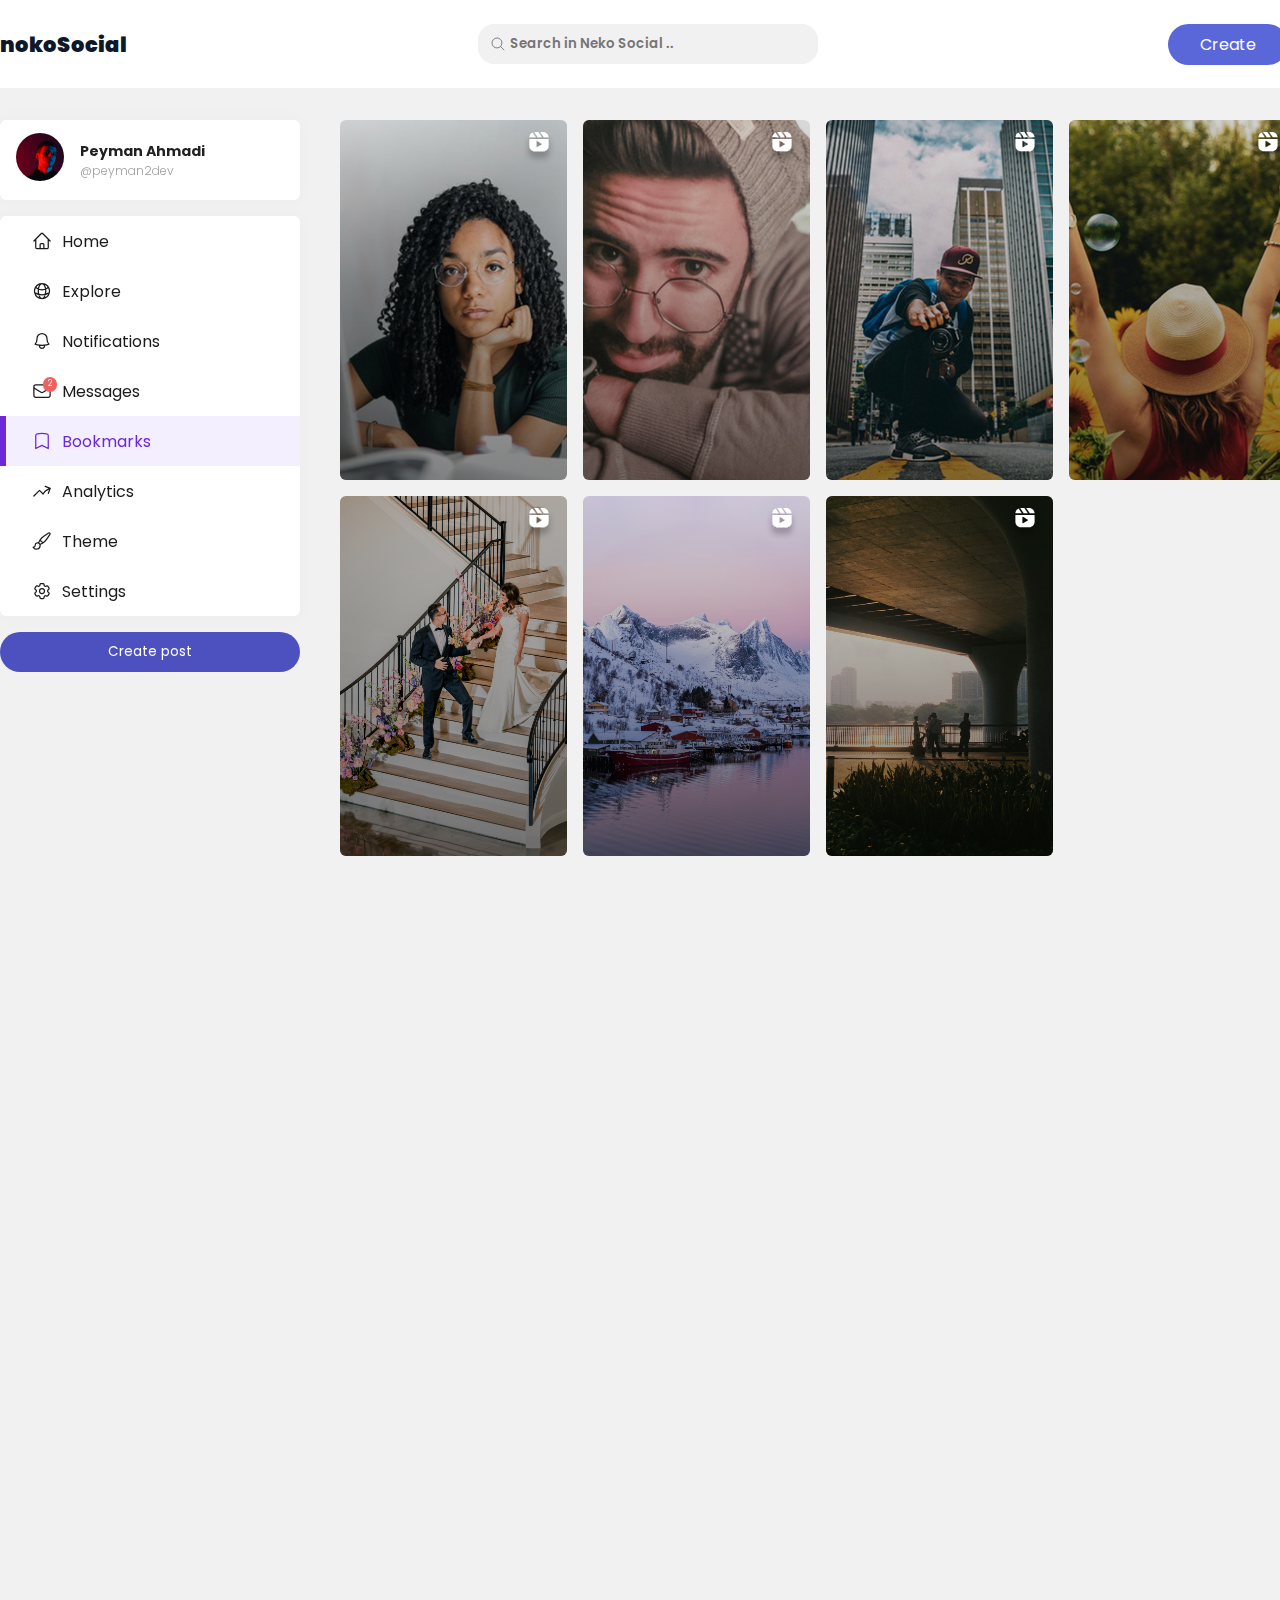
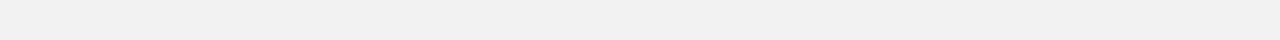
==== src/Pages/Bookmarks/index.html @ 1fcd64a7 "Initial App" ====
<!DOCTYPE html>
<html lang="en">

<head>
    <meta charset="UTF-8">
    <meta name="viewport" content="width=device-width, initial-scale=1.0">
    <title>nokoSocial | Bookmarks</title>
    <link rel="stylesheet" href="/public/css/index.css">
    <link rel="stylesheet" href="/public/css/styles.css">
</head>

<body>

    <!-- Header/navbar -->
    <header>
        <nav class="w-full flex-between  py-5 container">
            <div>
                <a href="/index.html" class="logo text-xl">
                    nokoSocial
                </a>
            </div>
            <div class="relative search-box rounded-xl flex items-center">
                <span class="absolute search-icon top-2-5 left-3">
                    <svg xmlns="http://www.w3.org/2000/svg" fill="none" viewBox="0 0 24 24" stroke-width="1.5"
                        stroke="currentColor" class="w-4 h-4">
                        <path stroke-linecap="round" stroke-linejoin="round"
                            d="m21 21-5.197-5.197m0 0A7.5 7.5 0 1 0 5.196 5.196a7.5 7.5 0 0 0 10.607 10.607Z" />
                    </svg>

                </span>
                <input placeholder="Search in Neko Social .." type="text" class="bg-transparent px-8 w-full h-full">
            </div>
            <div class="flex gap-6 items-center">
                <a  class="create-button bg-indigo-600" href="/src/Pages/PostUpload/index.html">
                    Create
                </a>
                <div class="w-12 h-12 rounded-full overflow-hidden rounded-full">
                    <button id="profileButton" class="w-full h-full bg-transparent border-none">
                        <img src="/public/images/profile-8.jpg" class="object-cover" alt="profile cover">
                    </button>
                </div>

            </div>
        </nav>
    </header>

    
    <main class="container my-8 flex gap-10">
        <!-- Sidebar -->
        <aside id="sidebar">
            <!-- Profile Card -->
            <article class="profile-card shadow px-4">
                <div>
                    <img src="/public/images/profile-8.jpg" class="w-12 h-12 rounded-full" alt="Peyman Ahmadi">
                </div>
                <div>
                    <p class="user-profile-name text-gray-900 font-Poppins-Bold text-sm">
                        Peyman Ahmadi
                    </p>
                    <p class="font-Poppins-Light text-xs text-gray-500">
                        @peyman2dev
                    </p>
                </div>
            </article>

            <!-- Website Main Links -->
            <section class="my-4 shadow overflow-hidden" id="sidebar-links">

                <div>
                    <a class="nav-link" href="/">
                        <div class="flex-center">
                            <svg xmlns="http://www.w3.org/2000/svg" fill="none" viewBox="0 0 24 24" stroke-width="1.5"
                                stroke="currentColor" class="w-5 h-5">
                                <path stroke-linecap="round" stroke-linejoin="round"
                                    d="m2.25 12 8.954-8.955c.44-.439 1.152-.439 1.591 0L21.75 12M4.5 9.75v10.125c0 .621.504 1.125 1.125 1.125H9.75v-4.875c0-.621.504-1.125 1.125-1.125h2.25c.621 0 1.125.504 1.125 1.125V21h4.125c.621 0 1.125-.504 1.125-1.125V9.75M8.25 21h8.25" />
                            </svg>

                        </div>
                        <div>
                            Home
                        </div>
                    </a>
                </div>
                <div>
                    <a class="nav-link" href="/explore">
                        <div class="flex-center">
                            <svg xmlns="http://www.w3.org/2000/svg" fill="none" viewBox="0 0 24 24" stroke-width="1.5"
                                stroke="currentColor" class="w-5 h-5">
                                <path stroke-linecap="round" stroke-linejoin="round"
                                    d="M12 21a9.004 9.004 0 0 0 8.716-6.747M12 21a9.004 9.004 0 0 1-8.716-6.747M12 21c2.485 0 4.5-4.03 4.5-9S14.485 3 12 3m0 18c-2.485 0-4.5-4.03-4.5-9S9.515 3 12 3m0 0a8.997 8.997 0 0 1 7.843 4.582M12 3a8.997 8.997 0 0 0-7.843 4.582m15.686 0A11.953 11.953 0 0 1 12 10.5c-2.998 0-5.74-1.1-7.843-2.918m15.686 0A8.959 8.959 0 0 1 21 12c0 .778-.099 1.533-.284 2.253m0 0A17.919 17.919 0 0 1 12 16.5c-3.162 0-6.133-.815-8.716-2.247m0 0A9.015 9.015 0 0 1 3 12c0-1.605.42-3.113 1.157-4.418" />
                            </svg>

                        </div>
                        <div>
                            Explore
                        </div>
                    </a>
                </div>
                <div>
                    <a class="nav-link" href="/nessages">
                        <div class="flex-center">
                            <svg xmlns="http://www.w3.org/2000/svg" fill="none" viewBox="0 0 24 24" stroke-width="1.5"
                                stroke="currentColor" class="w-5 h-5">
                                <path stroke-linecap="round" stroke-linejoin="round"
                                    d="M14.857 17.082a23.848 23.848 0 0 0 5.454-1.31A8.967 8.967 0 0 1 18 9.75V9A6 6 0 0 0 6 9v.75a8.967 8.967 0 0 1-2.312 6.022c1.733.64 3.56 1.085 5.455 1.31m5.714 0a24.255 24.255 0 0 1-5.714 0m5.714 0a3 3 0 1 1-5.714 0" />
                            </svg>

                        </div>
                        <div>
                            Notifications
                        </div>
                    </a>
                </div>
                <div>
                    <a class="nav-link" href="/messages">
                        <div class="relative flex-center">
                            <svg xmlns="http://www.w3.org/2000/svg" fill="none" viewBox="0 0 24 24" stroke-width="1.5"
                                stroke="currentColor" class="w-5 h-5">
                                <path stroke-linecap="round" stroke-linejoin="round"
                                    d="M21.75 6.75v10.5a2.25 2.25 0 0 1-2.25 2.25h-15a2.25 2.25 0 0 1-2.25-2.25V6.75m19.5 0A2.25 2.25 0 0 0 19.5 4.5h-15a2.25 2.25 0 0 0-2.25 2.25m19.5 0v.243a2.25 2.25 0 0 1-1.07 1.916l-7.5 4.615a2.25 2.25 0 0 1-2.36 0L3.32 8.91a2.25 2.25 0 0 1-1.07-1.916V6.75" />
                            </svg>

                            <div class="absolute messages-count">2</div>

                        </div>
                        <div>
                            Messages
                        </div>
                    </a>
                </div>
                <div>
                    <a class="nav-link  active-tab" href="/src/Pages/Bookmarks/">
                        <div class="flex-center">
                            <svg xmlns="http://www.w3.org/2000/svg" fill="none" viewBox="0 0 24 24" stroke-width="1.5"
                                stroke="currentColor" class="w-5 h-5">
                                <path stroke-linecap="round" stroke-linejoin="round"
                                    d="M17.593 3.322c1.1.128 1.907 1.077 1.907 2.185V21L12 17.25 4.5 21V5.507c0-1.108.806-2.057 1.907-2.185a48.507 48.507 0 0 1 11.186 0Z" />
                            </svg>

                        </div>
                        <div>
                            Bookmarks
                        </div>
                    </a>
                </div>
                <div>
                    <a class="nav-link" href="/analytics">
                        <div class="flex-center">
                            <svg xmlns="http://www.w3.org/2000/svg" fill="none" viewBox="0 0 24 24" stroke-width="1.5"
                                stroke="currentColor" class="w-5 h-5">
                                <path stroke-linecap="round" stroke-linejoin="round"
                                    d="M2.25 18 9 11.25l4.306 4.306a11.95 11.95 0 0 1 5.814-5.518l2.74-1.22m0 0-5.94-2.281m5.94 2.28-2.28 5.941" />
                            </svg>

                        </div>
                        <div>
                            Analytics
                        </div>
                    </a>
                </div>
                <div>
                    <a id="themeButton" class="nav-link" href="javascript:void(0)">
                        <div class="flex-center">
                            <svg xmlns="http://www.w3.org/2000/svg" fill="none" viewBox="0 0 24 24" stroke-width="1.5"
                                stroke="currentColor" class="w-5 h-5">
                                <path stroke-linecap="round" stroke-linejoin="round"
                                    d="M9.53 16.122a3 3 0 0 0-5.78 1.128 2.25 2.25 0 0 1-2.4 2.245 4.5 4.5 0 0 0 8.4-2.245c0-.399-.078-.78-.22-1.128Zm0 0a15.998 15.998 0 0 0 3.388-1.62m-5.043-.025a15.994 15.994 0 0 1 1.622-3.395m3.42 3.42a15.995 15.995 0 0 0 4.764-4.648l3.876-5.814a1.151 1.151 0 0 0-1.597-1.597L14.146 6.32a15.996 15.996 0 0 0-4.649 4.763m3.42 3.42a6.776 6.776 0 0 0-3.42-3.42" />
                            </svg>

                        </div>
                        <p>
                            Theme
                        </p>
                    </a>
                </div>
                <div>
                    <a class="nav-link" href="/settings">
                        <div class="flex-center">
                            <svg xmlns="http://www.w3.org/2000/svg" fill="none" viewBox="0 0 24 24" stroke-width="1.5"
                                stroke="currentColor" class="w-5 h-5">
                                <path stroke-linecap="round" stroke-linejoin="round"
                                    d="M9.594 3.94c.09-.542.56-.94 1.11-.94h2.593c.55 0 1.02.398 1.11.94l.213 1.281c.063.374.313.686.645.87.074.04.147.083.22.127.325.196.72.257 1.075.124l1.217-.456a1.125 1.125 0 0 1 1.37.49l1.296 2.247a1.125 1.125 0 0 1-.26 1.431l-1.003.827c-.293.241-.438.613-.43.992a7.723 7.723 0 0 1 0 .255c-.008.378.137.75.43.991l1.004.827c.424.35.534.955.26 1.43l-1.298 2.247a1.125 1.125 0 0 1-1.369.491l-1.217-.456c-.355-.133-.75-.072-1.076.124a6.47 6.47 0 0 1-.22.128c-.331.183-.581.495-.644.869l-.213 1.281c-.09.543-.56.94-1.11.94h-2.594c-.55 0-1.019-.398-1.11-.94l-.213-1.281c-.062-.374-.312-.686-.644-.87a6.52 6.52 0 0 1-.22-.127c-.325-.196-.72-.257-1.076-.124l-1.217.456a1.125 1.125 0 0 1-1.369-.49l-1.297-2.247a1.125 1.125 0 0 1 .26-1.431l1.004-.827c.292-.24.437-.613.43-.991a6.932 6.932 0 0 1 0-.255c.007-.38-.138-.751-.43-.992l-1.004-.827a1.125 1.125 0 0 1-.26-1.43l1.297-2.247a1.125 1.125 0 0 1 1.37-.491l1.216.456c.356.133.751.072 1.076-.124.072-.044.146-.086.22-.128.332-.183.582-.495.644-.869l.214-1.28Z" />
                                <path stroke-linecap="round" stroke-linejoin="round"
                                    d="M15 12a3 3 0 1 1-6 0 3 3 0 0 1 6 0Z" />
                            </svg>

                        </div>
                        <div>
                            Settings
                        </div>
                    </a>
                </div>
            </section>

            <!-- Create a post -->
            <button class="h-10 rounded-2xl flex-center text-white bg-indigo-700">
                Create post
            </button>
        </aside>

        <!-- Content -->
        <section id="bookmarks-container" class="flex flex-wrap gap-4">

            <!-- Reels -->
            <article class="reels">
                <span class="absolute z-10 w-8 text-white slides-icon">
                    <img src="/public/images/video.svg" class="w-10 h-10" alt="">
                </span>
                <img src="/public/images/feed-7.jpg" class="object-cover" alt="">
                <div class="reel-shade"></div>
            </article>

            <!-- Reels -->
            <article class="reels">
                <span class="absolute z-10 w-8 text-white slides-icon">
                    <img src="/public/images/video.svg" class="w-10 h-10" alt="">
                </span>
                <img src="/public/images/feed-2.jpg" class="object-cover" alt="">
                <div class="reel-shade"></div>
            </article>
            <!-- Reels -->
            <article class="reels">
                <span class="absolute z-10 w-8 text-white slides-icon">
                    <img src="/public/images/video.svg" class="w-10 h-10" alt="">
                </span>
                <img src="/public/images/feed-5.jpg" class="object-cover" alt="">
                <div class="reel-shade"></div>
            </article>


            <!-- Reels -->
            <article class="reels">
                <span class="absolute z-10 w-8 text-white slides-icon">
                    <img src="/public/images/video.svg" class="w-10 h-10" alt="">
                </span>
                <img src="/public/images/feed-3.jpg" class="object-cover" alt="">
                <div class="reel-shade"></div>
            </article>

            <!-- Reels -->
            <article class="reels">
                <span class="absolute z-10 w-8 text-white slides-icon">
                    <img src="/public/images/video.svg" class="w-10 h-10" alt="">
                </span>
                <img src="/public/images/feed-8.jpg" class="object-cover" alt="">
                <div class="reel-shade"></div>
            </article>
            <!-- Reels -->
            <article class="reels">
                <span class="absolute z-10 w-8 text-white slides-icon">
                    <img src="/public/images/video.svg" class="w-10 h-10" alt="">
                </span>
                <img src="/public/images/feed-9.jpg" class="object-cover" alt="">
                <div class="reel-shade"></div>
            </article>

            <article class="reels">
                <span class="absolute z-10 w-8 text-white slides-icon">
                    <img src="/public/images/video.svg" class="w-10 h-10" alt="">
                </span>
                <img src="/public/images/feed-10.jpg" class="object-cover" alt="">
                <div class="reel-shade"></div>
            </article>
        </section>


        <section id="bookmark-content"></section>
    </main>

</body>

</html>
---- public/css/index.css ----
/* Normilizing the application styles  */
* {
    padding: 0;
    margin: 0;
    box-sizing: border-box;
}

:root {
    --main-purple: #7c3aed,
}

input {
    outline: none;
    border: none;
    width: 100%;
    height: 100%;
    background: transparent;
    font-family: 'Poppins-Regular' !important;
}

.max-w-max {
    width: max-content;
}

.max-h-max {
    height: max-content;
}

.extra-small-font {
    font-size: 11px;
}

a {
    list-style: none;
    text-decoration: none;
}

/* Application Fonts */
@font-face {
    font-family: 'Poppins-Light';
    src: url(../fonts/Poppins/Poppins-Light.ttf);
}

@font-face {
    font-family: 'Poppins-Regular';
    src: url(../fonts/Poppins/Poppins-Regular.ttf);
}

@font-face {
    font-family: 'Poppins-Medium';
    src: url(../fonts/Poppins/Poppins-Medium.ttf);
}

@font-face {
    font-family: 'Poppins-SemiBold';
    src: url(../fonts/Poppins/Poppins-SemiBold.ttf);
}

@font-face {
    font-family: 'Poppins-Bold';
    src: url(../fonts/Poppins/Poppins-Bold.ttf);
}

@font-face {
    font-family: 'Poppins-ExtraBold';
    src: url(../fonts/Poppins/Poppins-ExtraBold.ttf);
}

@font-face {
    font-family: 'Poppins-Black';
    src: url(../fonts/Poppins/Poppins-Black.ttf);
}

/* Container */
.container {
    margin: 0 auto;
    width: 1360px !important;
}

@media screen and (max-width:1200px) {
    .container {
        max-width: 1200px;
    }
}

@media screen and (max-width:992px) {
    .container {
        max-width: 992px;
    }
}

@media screen and (max-width:768px) {
    .container {
        max-width: 768px;
    }
}

@media screen and (max-width:578px) {
    .container {
        max-width: 578px;
    }
}

span strong {
    cursor: pointer;
}

.url {
    color: rgb(139, 59, 196);
    transition: all ease 200ms;
    font-weight: bold;
}

.url:hover {
    color: rgb(115, 29, 177);

}

.cursor-pointer {
    cursor: pointer;
}

/* Application Reusable classes */

.flex {
    display: flex;
}

.flex-wrap {
    flex-wrap: wrap;
}

.justify-content-center {
    justify-content: center;
}

.items-center {
    align-items: center;
}

.gap-px {
    gap: 1px;
}

.gap-1 {
    gap: 4px
}

.gap-2 {
    gap: 8px;
}

.gap-3 {
    gap: 12px;
}

.gap-4 {
    gap: 16px;
}

.gap-5 {
    gap: 20px;
}

.gap-6 {
    gap: 24px;
}

.gap-7 {
    gap: 28px;
}

.gap-8 {
    gap: 32px;
}

.gap-9 {
    gap: 36px;
}

.gap-10 {
    gap: 40px;
}

.flex-center {
    display: flex;
    justify-content: center;
    align-items: center;
}

.flex-items-center {
    display: flex;
    align-items: center;
}

a:visited {
    color: #212121;
}


.inline-block {
    display: inline-block;
}

.flex-col {
    flex-direction: column;
}

.flex-between {
    display: flex;
    align-items: center;
    justify-content: space-between;
}


.justify-end {
    justify-content: end;
}

.justify-center {
    justify-content: center;
}

.w-full {
    width: 100%;
}


.py-1 {
    padding: 4px 0;
}

.py-2 {
    padding: 8px 0;
}

.py-3 {
    padding: 12px 0;
}

.py-4 {
    padding: 16px 0;
}

.py-5 {
    padding: 20px 0;
}

.py-6 {
    padding: 24px 0;
}

.py-7 {
    padding: 28px 0;
}

.py-8 {
    padding: 32px 0;
}

.py-9 {
    padding: 36px 0;
}

.py-10 {
    padding: 40px 0;
}


.px-1 {
    padding: 0 4px;
}

.px-2 {
    padding: 0 8px;
}

.px-3 {
    padding: 0 12px;
}

.line-clamp-2 {
    display: -webkit-box;
    -webkit-line-clamp:2;
    -webkit-box-orient: vertical;  
    overflow: hidden;
}

.text-gold {
    color: gold;
}

.px-4 {
    padding: 0 16px;
}

.px-5 {
    padding: 0 20px;
}

.px-6 {
    padding: 0 24px;
}

.px-7 {
    padding: 0 28px;
}

.px-8 {
    padding: 0 32px;
}

.px-9 {
    padding: 0 36px;
}

.px-10 {
    padding: 0 40px;
}

.pl-1 {
    padding-left: 4px;
}

.pl-2 {
    padding-left: 8px;
}

.pl-3 {
    padding-left: 12px;
}

.pl-4 {
    padding-left: 16px;
}

.pl-5 {
    padding-left: 20px;
}

.pl-6 {
    padding-left: 24px;
}

.pl-7 {
    padding-left: 28px;
}

.pl-8 {
    padding-left: 32px;
}

.pl-9 {
    padding-left: 36px;
}

.pl-10 {
    padding-left: 40px;
}

.pr-1 {
    padding-right: 4px;
}

.pr-2 {
    padding-right: 8px;
}

.pr-3 {
    padding-right: 12px;
}

.pr-4 {
    padding-right: 16px;
}

.pr-5 {
    padding-right: 20px;
}

.pr-6 {
    padding-right: 24px;
}

.pr-7 {
    padding-right: 28px;
}

.pr-8 {
    padding-right: 32px;
}

.pr-9 {
    padding-right: 36px;
}

.pr-10 {
    padding-right: 40px;
}

.p-1 {
    padding: 4px;
}

.p-2 {
    padding: 8px;
}

.p-3 {
    padding: 12px;
}

.p-4 {
    padding: 16px;
}

.p-5 {
    padding: 20px;
}

.p-6 {
    padding: 24px;
}

.p-7 {
    padding: 28px;
}

.p-8 {
    padding: 32px;
}

.p-9 {
    padding: 36px;
}

.p-10 {
    padding: 40px;
}


.bg-white {
    background: white;
}

.text-base {
    font-size: 16;
}

.text-sm {
    font-size: 14px;
}

.text-xs {
    font-size: 12px;
}

.text-lg {
    font-size: 18px;
}

.text-xl {
    font-size: 21px;
}

.text-2xl {
    font-size: 24px;
}

.text-3xl {
    font-size: 32px;
}

.text-4xl {
    font-size: 36px;
}

.text-5xl {
    font-size: 40px;
}

.text-6xl {
    font-size: 48px;
}

.h-1 {
    height: 4px;
}

.h-2 {
    height: 8px;
}

.h-3 {
    height: 12px;
}

.h-4 {
    height: 16px;
}

.h-5 {
    height: 20px;
}

.h-6 {
    height: 24px;
}

.h-7 {
    height: 28px;
}

.h-8 {
    height: 32px;
}

.h-9 {
    height: 36px;
}

.h-10 {
    height: 40px;
}


.h-full {
    height: 100%;
}


.w-1 {
    width: 4px;
}

.w-2 {
    width: 8px;
}

.w-3 {
    width: 12px;
}

.w-4 {
    width: 16px;
}

.w-5 {
    width: 20px;
}

.w-6 {
    width: 24px;
}

.w-7 {
    width: 28px;
}

.w-8 {
    width: 32px;
}

.w-9 {
    width: 36px;
}

.w-10 {
    width: 40px;
}


.w-11 {
    width: 44px;
}

.h-11 {
    height: 44px;
}

.w-12 {
    width: 48px;
}

.h-12 {
    height: 48px;
}

.w-13 {
    width: 52px;
}

.h-13 {
    height: 52px;
}

.w-14 {
    width: 56px;
}

.h-14 {
    height: 56px;
}

.w-15 {
    width: 60px;
}

.h-15 {
    height: 60px;
}

.w-16 {
    width: 64px;
}

.h-16 {
    height: 64px;
}

.left-1 {
    left: 4px;
}

.left-2 {
    left: 8px;
}

.left-3 {
    left: 12px;
}

.left-4 {
    left: 16px;
}

.left-5 {
    left: 20px;
}

.left-6 {
    left: 24px;
}

.left-7 {
    left: 28px;
}

.left-8 {
    left: 32px;
}

.left-9 {
    left: 36px;
}

.left-10 {
    left: 40px;
}


.right-1 {
    right: 4px;
}

.right-2 {
    right: 8px;
}

.min-w-max {
    min-width: max-content;
}

.right-3 {
    right: 12px;
}

.right-4 {
    right: 16px;
}

.right-5 {
    right: 20px;
}

.right-6 {
    right: 24px;
}

.right-7 {
    right: 28px;
}

.right-8 {
    right: 32px;
}

.right-9 {
    right: 36px;
}

.right-10 {
    right: 40px;
}

.top-1 {
    top: 4px;
}

.top-2 {
    top: 8px;
}

.top-2-5 {
    top: 10px;
}

.top-3 {
    top: 12px;
}

.top-4 {
    top: 16px;
}

.top-5 {
    top: 20px;
}

.top-6 {
    top: 24px;
}

.top-7 {
    top: 28px;
}

.top-8 {
    top: 32px;
}

.top-9 {
    top: 36px;
}

.top-10 {
    top: 40px;
}


.bg-transparent {
    background: transparent;
}

.relative {
    position: relative;
}

.rounded {
    border-radius: 3px;
}

.rounded-sm {
    border-radius: 4px;
}

.rounded-md {
    border-radius: 8px;
}

.rounded-lg {
    border-radius: 12px;
}

.rounded-xl {
    border-radius: 16px;
}

.rounded-2xl {
    border-radius: 20px;
}

.rounded-3xl {
    border-radius: 24px;
}

.rounded-full {
    border-radius: 10000px;
}

.overflow-hidden {
    overflow: hidden;
}


.absolute {
    position: absolute;
}

button {
    cursor: pointer;
    width: 100%;
    height: 100%;
    background-color: transparent;
    outline: none;
    border: none;
    font-family: "Poppins-Regular" !important;
}


.border-b {
    padding-bottom: 6px;
    border-bottom: 1px solid rgba(128, 128, 128, 0.168);
}

.justify-between {
    justify-content: space-between;
}

.border-none {
    border: none;
}

.bg-gray-100 {
    background: #f5f5f5
}

.bg-gray-200 {
    background: #eeeeee
}

.bg-gray-300 {
    background: #e0e0e0
}

.bg-gray-400 {
    background: #bdbdbd
}

.bg-gray-500 {
    background: #9e9e9e
}

.bg-gray-600 {
    background: #757575
}

.bg-gray-700 {
    background: #616161
}

.bg-gray-800 {
    background: #424242
}

.bg-gray-900 {
    background: #212121
}


.text-gray-100 {
    color: #f5f5f5
}

.text-gray-200 {
    color: #eeeeee
}

.text-center {
    text-align: center;
}

.text-gray-300 {
    color: #e0e0e0
}

.text-gray-400 {
    color: #bdbdbd
}

.text-gray-500 {
    color: #9e9e9e
}

.text-gray-600 {
    color: #757575
}

.text-gray-700 {
    color: #616161
}

.text-gray-800 {
    color: #424242
}

.text-gray-900 {
    color: #212121
}

/* Indigo 100 */
.bg-indigo-100 {
    background-color: #ebf4ff;
    transition: all ease 200ms;
}

/* Indigo 200 */
.bg-indigo-200 {
    background-color: #c3dafe;
    transition: all ease 200ms;
}

/* Indigo 300 */
.bg-indigo-300 {
    background-color: #a3bffa;
    transition: all ease 200ms;
}

/* Indigo 400 */
.bg-indigo-400 {
    background-color: #7f9cf5;
    transition: all ease 200ms;
}

/* Indigo 500 */
.bg-indigo-500 {
    background-color: #667eea;
    transition: all ease 200ms;
}

/* Indigo 600 */
.bg-indigo-600 {
    background-color: #5a67d8;
    transition: all ease 200ms;
}

/* Indigo 700 */
.bg-indigo-700 {
    background-color: #4c51bf;
    transition: all ease 200ms;
}

/* Indigo 700 */
.bg-indigo-700:hover {
    background-color: #656bd7;
    transition: all ease 200ms;
}

/* Indigo 800 */
.bg-indigo-800 {
    background-color: #434190;
    transition: all ease 200ms;
}

/* Indigo 900 */
.bg-indigo-900 {
    background-color: #3c366b;
    transition: all ease 200ms;
}

/* Indigo 100 */
.text-indigo-100 {
    color: #ebf4ff;
}

/* Indigo 200 */
.text-indigo-200 {
    color: #c3dafe;
}

/* Indigo 300 */
.text-indigo-300 {
    color: #a3bffa;
}

/* Indigo 400 */
.text-indigo-400 {
    color: #7f9cf5;
}

/* Indigo 500 */
.text-indigo-500 {
    color: #667eea;
}

/* Indigo 600 */
.text-indigo-600 {
    color: #5a67d8;
}

/* Indigo 700 */
.text-indigo-700 {
    color: #4c51bf;
}

/* Indigo 800 */
.text-indigo-800 {
    color: #434190;
}

/* Indigo 900 */
.text-indigo-900 {
    color: #3c366b;
}

.object-cover {
    object-fit: cover;
    width: 100%;
    height: 100%;
}

.text-white {
    color: white;
}

/* Slate 100 */
.text-slate-100 {
    color: #f0f4f8;
}

/* Slate 200 */
.text-slate-200 {
    color: #d9e2ec;
}

/* Slate 300 */
.text-slate-300 {
    color: #bdc7d8;
}

/* Slate 400 */
.text-slate-400 {
    color: #a5b3cc;
}

/* Slate 500 */
.text-slate-500 {
    color: #8b99b4;
}

/* Slate 600 */
.text-slate-600 {
    color: #73819b;
}

/* Slate 700 */
.text-slate-700 {
    color: #5e6c84;
}

/* Slate 800 */
.text-slate-800 {
    color: #4c556c;
}

/* Slate 900 */
.text-slate-900 {
    color: #3f4859;
}

/* Slate 100 */
.bg-slate-100 {
    background-color: #f0f4f8;
    transition: all ease 200ms;
}

/* Slate 200 */
.bg-slate-200 {
    background-color: #d9e2ec;
    transition: all ease 200ms;
}

/* Slate 300 */
.bg-slate-300 {
    background-color: #bdc7d8;
    transition: all ease 200ms;
}

/* Slate 400 */
.bg-slate-400 {
    background-color: #a5b3cc;
    transition: all ease 200ms;
}

/* Slate 500 */
.bg-slate-500 {
    background-color: #8b99b4;
    transition: all ease 200ms;
}

/* Slate 600 */
.bg-slate-600 {
    background-color: #73819b;
    transition: all ease 200ms;
}

/* Slate 700 */
.bg-slate-700 {
    background-color: #5e6c84;
    transition: all ease 200ms;
}

/* Slate 800 */
.bg-slate-800 {
    background-color: #4c556c;
    transition: all ease 200ms;
}

/* Slate 900 */
.bg-slate-900 {
    background-color: #3f4859;
    transition: all ease 200ms;
}


.font-Poppins-Light {
    font-family: "Poppins-Light" !important;
}

.font-Poppins-Regular {
    font-family: "Poppins-Regular" !important;
}

.font-Poppins-Medium {
    font-family: "Poppins-Medium" !important;
}

.font-Poppins-SemiBold {
    font-family: "Poppins-SemiBold" !important;
}

.font-Poppins-Bold {
    font-family: "Poppins-Bold" !important;
}

.font-Poppins-ExtraBold {
    font-family: "Poppins-ExtraBold" !important;
}

.font-Poppins-Black {
    font-family: "Poppins-Black" !important;
}

.my-1 {
    margin-top: 4px;
    margin-bottom: 4px;
}

.my-2 {
    margin-top: 8px;
    margin-bottom: 8px;
}

.my-3 {
    margin-top: 12px;
    margin-bottom: 12px;
}

.my-4 {
    margin-top: 16px;
    margin-bottom: 16px;
}

.my-5 {
    margin-top: 20px;
    margin-bottom: 20px;
}

.my-6 {
    margin-top: 24px;
    margin-bottom: 24px;
}

.my-7 {
    margin-top: 28px;
    margin-bottom: 28px;
}

.my-8 {
    margin-top: 32px;
    margin-bottom: 32px;
}

.my-9 {
    margin-top: 36px;
    margin-bottom: 36px;
}

.my-10 {
    margin-top: 40px;
    margin-bottom: 40px;
}

.mb-1 {
    margin-bottom: 4px;
}

.mb-2 {
    margin-bottom: 8px;
}

.mb-3 {
    margin-bottom: 12px;
}

.mb-4 {
    margin-bottom: 16px;
}

.mb-5 {
    margin-bottom: 20px;
}

.mb-6 {
    margin-bottom: 24px;
}

.mb-7 {
    margin-bottom: 28px;
}

.mb-8 {
    margin-bottom: 32px;
}

.mb-9 {
    margin-bottom: 36px;
}

.mb-10 {
    margin-bottom: 40px;
}

.mt-1 {
    margin-top: 4px;
}

.mt-2 {
    margin-top: 8px;
}

.mt-3 {
    margin-top: 12px;
}

.mt-4 {
    margin-top: 16px;
}

.mt-5 {
    margin-top: 20px;
}

.mt-6 {
    margin-top: 24px;
}

.mt-7 {
    margin-top: 28px;
}

.mt-8 {
    margin-top: 32px;
}

.mt-9 {
    margin-top: 36px;
}

.mt-10 {
    margin-top: 40px;
}

.pt-1 {
    padding-top: 4px;
}

.pt-2 {
    padding-top: 8px;
}

.pt-3 {
    padding-top: 12px;
}

.pt-4 {
    padding-top: 16px;
}

.pt-5 {
    padding-top: 20px;
}

.pt-6 {
    padding-top: 24px;
}

.pt-7 {
    padding-top: 28px;
}

.pt-8 {
    padding-top: 32px;
}

.pt-9 {
    padding-top: 36px;
}

.pt-10 {
    padding-top: 40px;
}

.p-0 {
    padding: 0;
}

.m-0 {
    margin: 0;
}


.pb-1 {
    padding-bottom: 4px;
}

.pb-2 {
    padding-bottom: 8px;
}

.pb-3 {
    padding-bottom: 12px;
}

.pb-4 {
    padding-bottom: 16px;
}

.pb-5 {
    padding-bottom: 20px;
}

.pb-6 {
    padding-bottom: 24px;
}

.pb-7 {
    padding-bottom: 28px;
}

.pb-8 {
    padding-bottom: 32px;
}

.pb-9 {
    padding-bottom: 36px;
}

.pb-10 {
    padding-bottom: 40px;
}

.mx-auto {
    margin: 0 auto;
}

.shadow {
    -webkit-box-shadow: 0px 0px 17px 3px rgba(0, 0, 0, 0.02);
    -moz-box-shadow: 0px 0px 17px 3px rgba(0, 0, 0, 0.02);
    box-shadow: 0px 0px 17px 3px rgba(0, 0, 0, 0.02);
}

.z-0 {
    z-index: 0;
}

.z-10 {
    z-index: 10;
}

.z-20 {
    z-index: 20;
}

.z-30 {
    z-index: 30;
}


.z-40 {
    z-index: 40;
}

.z-50 {
    z-index: 50;
}

.z-60 {
    z-index: 60;
}



:root {
    --main-color: rgb(129, 66, 174);
    --secondary-color: rgb(4, 125, 229) !important;
    --indigo-color: #6060db;
}
---- public/css/styles.css ----
/* Application styling codes */

body {
    font-family: "Poppins-Regular";
    min-height: screen;
    background: #f1f1f1;
}

header {
    background: white;
}


.logo {
    font-family: "Poppins-Black" !important;
    color: #0f172a;
}

.search-box {
    width: 340px;
    height: 40px;
    background: #f1f1f1;
}

.search-icon {
    color: gray;
}

.create-button {
    padding: 8px 32px;
    color: white!important;
    border-radius: 25px;
    color: white;
    transition: all ease 200ms;
}

.post-create {
    color: white!important;
}

.create-button:hover {
    background-color: #5c7de1;
}




/* Sidebar */

#sidebar {
    min-width: 300px;
    height: 400px;
    position: sticky;
    top: 12px !important;
    left: 0;
}

/* Right Sidebar (Messages) */
#right-sidebar {
    min-width: 300px;
    height: 950px;
    top: 12px;
}

.twitter-name {
    color: #1c1c1c;
}

.profile-card {
    background: white;
    border-radius: 6px;
    display: flex;
    align-items: center;
    gap: 16px;
    height: 80px;
}

#sidebar-links {
    background: white;
    border-radius: 6px;
}

.nav-link {
    height: 50px;
    display: flex;
    padding: 0 32px;
    gap: 10px;
    align-items: center;
    transition: all ease 200ms;
    color: #1c1c1c;

}


.nav-link:hover {
    background: rgba(200, 175, 251, 0.2);
}

.messages-count {
    background: rgb(237, 97, 97);
    display: flex;
    justify-content: center;
    align-items: center;
    color: white;
    border-radius: 100%;
    font-size: 8px;
    top: -4px;
    padding: 1px 5px 1.5px 5.5px;
    right: -5px;
}


.active-tab {
    background: rgba(200, 175, 251, 0.2);
    color: #6d28d9 !important;
    position: relative;
}

#content {
    min-width: 500px;
}

.active-tab::before {
    position: absolute;
    height: 100%;
    width: 6px;
    background-color: #6d28d9 !important;
    content: "";
    left: 0;
}


/* Main */
main {
    max-height: max-content;
}

/* Stories  */

#stories {
    display: flex;

}

.story-card {
    width: 100%;
    border-radius: 6px;
    height: 210px;
    overflow: hidden;
    position: relative;
    background: rgba(0, 0, 0, 0.205);
    display: flex;
    flex-direction: column;
    justify-content: space-between;
}

.story-image-card {
    position: absolute;
    width: 100%;
    height: 100%;
}

.story-card img.story-image {
    object-fit: cover;
    width: 100%;
    height: 100%;
    position: absolute;
}

.story-content {
    width: 100%;
    height: 100%;
    cursor: pointer;
    position: relative;
    padding: 12px;
    display: flex;
    flex-direction: column;
    justify-content: space-between;
}

.story-profile {
    width: 42px !important;
    border-radius: 100%;
    margin: 0 auto;
    height: 42px !important;
    position: relative;
    z-index: 10;
    border: 4px solid rgb(111, 92, 163);
}


.gradient-bg {
    width: 100%;
    z-index: 6;
    height: 100%;
    position: absolute;
    top: 0;
    right: 0;
    background: linear-gradient(transparent, rgba(0, 0, 0, 0.685));
}

.story-username {
    font-family: "Poppins-Medium";
    font-size: 12px;
    color: white;
    position: relative;
    z-index: 7;
}

.fileInput {
    opacity: 0;
    position: absolute;
    z-index: 10;
    width: 120px;
}


#tweet-card {
    width: 100%;
    height: 42px;
    border-radius: 25px;
    background: white;
    margin: 24px 0 0;
    position: relative;
}

.tweet-input {
    padding: 0 52px;
}

#tweet-button {
    padding: 4px 26px;
    border-radius: 25px;
    position: absolute;
    color: white;
    background: #6d28d9;
    transition: all ease 200ms;
    width: max-content;
    height: 80%;
    top: 4px;
    right: 6px;
}

#tweet-button:hover {
    background: #8c50ed;
}

#feeds {
    width: 100%;
    margin: 16px auto;
}

.feed-card {
    padding: 8px;
    background: white;
    border-radius: 16px;
    margin: 12px auto;
}

.tweet-time {
    font-size: 10px;
    color: gray;
}

.tweet-body {
    margin: 12px 0 4px;
}

.tweet-image {
    object-fit: cover !important;
    border-radius: 12px;
}

.likedBy {
    width: 26px;
    border-radius: 100%;
    border: 2px solid white;
    position: absolute;
}

.liked-by-wrapper {
    width: 54px;
    height: 28px;
}


#direct-search {
    width: 96%;
    border-radius: 25px;
    height: 40px;
    background: #f5f5f5;
    margin: 0 auto;
    position: relative;
}

#direct-buttons {
    display: flex;
    margin: 24px 0 12px;
    color: #1c1c1c;
}

.direct-button {
    width: 33%;
    padding-bottom: 12px;
    border-bottom: 4px #f1f1f1 solid;
}

.active-button {
    font-weight: bold !important;
    border-bottom: 4px #1c1c1c solid;
}

.direct-chat {
    cursor: pointer;
    transition: all ease 200ms;
    display: flex;
    align-items: center;
    gap: 12px;
    padding: 8px;
    border-radius: 12px;
}

.direct-chat:hover {
    background: #00000004;
}

.direct-username {
    font-size: 14px;
}

.direct-sm-message {
    font-family: "Poppins-Light";
    font-size: 12px;
}

.readed-msg {
    color: #898989;
}

.unread-messages {
    color: black;
    font-family: "Poppins-Regular";
}



#requests {
    margin-top: 32px;
}


#requests h4 {
    color: rgb(154, 154, 154);
    margin-bottom: 12px;
}

.request-card {
    background: white;
    border-radius: 8px;
    padding: 12px;
    margin: 12px 0;
}


.accept-button {
    background: rgb(131, 54, 187);
    padding: 8px 16px;
    transition: all ease 200ms;
    border-radius: 4px;
    color: white;
}

.accept-button:hover {
    background: rgb(149, 82, 198);
}



#footer a {
    color: teal;
}


/* Bookmark */
#bookmarks-container {
    width: 70%;
    display: grid;
    grid-template-columns: repeat(4, 227px);
    grid-template-rows: repeat(4, 360px);
}

.reels {
    position: relative;
    overflow: hidden;
    border-radius: 6px;
    width: 100%;
    height: 100%;
}




.reels img {
    object-fit: cover;
    height: 100%;
    width: 100%;
    transition: all ease 200ms;
}


.reels:hover img {
    scale: 1.05;
}


#bookmark-aside {
    width: 25%;
}

#bookmark-aside * {
    padding: 12px;
    background: white;
    min-width: 25%;
    box-shadow: 0 0 16px rgba(0, 0, 0, 0.087);
    margin: 16px 0;
    border-radius: 6px;
}


.slides-icon {
    position: absolute;
    right: 12px;
    top: 12px;
}



.reel-shade {
    position: absolute;
    width: 100%;
    top: 0;
    right: 0;
    height: 100%;
    background: linear-gradient(rgba(0, 0, 0, 0.15), rgba(0, 0, 0, 0.492));
    cursor: pointer;
    z-index: 1;
    transition: col ease 200ms;
}


/* #auth-container {
    width: 100vw;
    display: flex;
    justify-content: center;
    align-items: center;
    height: 100vh;
    background: #f1f1f1;
}
 */

#auth-container {
    width: 50%;
    height: 100%;
    display: flex;
    justify-content: center;
    align-items: center;
    text-align: start;
}

#auth-form {
    width: 600px;
    padding: 12px;
    border-radius: 6px;
}

.auth-input {
    background: #00000009;
    height: 40px;
    font-size: 15px !important;
    border-radius: 6px;
    padding: 0 24px;
    margin: 8px 0;
}

.auth-input::placeholder {
    font-size: 13px;
}


.auth-page {
    width: 100%;
    height: 100vh;
    background: white;
    display: flex;
    justify-content: space-between;
}




.image-bg {
    width: 50%;
    height: 100%;
    background: url('/public/images/bg.jpg');
    background-position: center;
    background-size: cover;
}


.auth-input-card {
    margin: 8px 0;
    position: relative;
}

.auth-input-card input {
    display: block;
}

#auth-form footer button {
    display: block;
    margin-top: 24px;
    width: 70%;
    height: 40px;
}

.input-card {
    width: 70%;
    display: flex;
    align-items: center;
}

.input-card input {
    padding-left: 42px;
}

#profile-edit-wrapper {
    width: 100%;
    height: 100vh;
    background: #f0f4f9;
    display: flex;
    flex-direction: column;
    gap: 12px;
    justify-content: center;
    align-items: center;
    font-size: 16px!important;
    font-weight: 900!important;
}

input::placeholder {
    font-family: 'Poppins-SemiBold';
}

.back-to-home {
    width: 1000px;
}

#profile-edit-form {
    width: 1000px;
    border-radius: 7px;

    padding: 22px 28px;
    box-shadow: 0 0 42px rgba(0, 0, 0, 0.047);
    background: white;

}

#profile-edit-header {
    border-bottom: 1px solid rgba(128, 128, 128, 0.144);
    width: 100%;
    display: flex;
    gap: 12px;
}

#profile-edit-header button {
    max-width: max-content;
    padding: 8px 12px;
}


.current-tab {
    border-bottom: 2px solid rgb(129, 66, 174);
    color: rgb(129, 66, 174);
    font-weight: bold;
}

#profile-edit-main {
    margin-top: 32px;
    display: flex;
    gap: 16px;
}

#edit-profile-picture-card {
    position: relative;
    max-height: max-content;
    height: max-content;
}

#edit-profile-picture {
    width: 124px;
    height: 124px;
}


#edit-button {
    width: 28px;
    display: flex;
    justify-content: center;
    align-items: center;
    height: 28px;
    position: absolute;
    background: var(--secondary-color);
    border-radius: 100%;
    color: white;
    cursor: pointer;
    position: absolute;
    right: -1px;
    bottom: 5%;
}


#edit-profile-content {
    width: 78%;

}

#edit-profile-container {
    display: flex;
    gap: 12px;
    width: 100%;
    flex-wrap: wrap;
}

#edit-profile-content article {
    width: 48%;
}

#edit-profile-content article * {
    width: 100%;
}

.profile-edit-input-card {
    width: 50%;
    height: 36px;
    margin-top: 3px;
    background: white;
    border: 2px solid rgba(76, 0, 130, 0.088);
    border-radius: 4px;
}

.profile-edit-input-card input {
    width: 100%;
    padding: 0 16px;

}

.profile-edit-input-card input::placeholder {
    font-size: 12px;

}


#edit-porile-button-card {
    display: flex;
    justify-content: end;
    align-items: center;
    margin-top: 21px;
    font-size: x-small !important;
    width: 100%;
    text-align: right;
}



.edit-profile_input-card label {
    color: #626a93;
}

#edit-profile-button {
    background: var(--secondary-color);
    max-width: fit-content;
    color: white;
    padding: 8px 12px;
    border-radius: 6px;
}


.save-button {
    padding: 4px 6px;
    background: skyblue;
    color: white;
    border-radius: 4px;
    transition: all ease 200ms;
    display: flex;
    align-items: center;
    gap: 4px;
}



.save-button span svg {
    margin-top: 4px;
}


.save-button:hover {
    background: rgb(99, 181, 213);
}

#post-upload-wrapper {
    height: 88vh;
    width: 100%;
    display: flex;
    justify-content: center;
    align-items: center;
}

#post-upload-container {
    max-width: 1380px;
    width: 1380px;
    background: white;
    border-radius: 12px;
    box-shadow: 0 0 12px rgba(0, 0, 0, 0.144);
    display: flex;
    padding: 64px;
    justify-content: space-between;
    align-items: center;
    gap: 24px;
}

.post-upload-box {
    width: 50% !important;
    height: 100% !important;
}

#post-upload-body {
    background: #6060db;
}


.file-upload-title {
    font-size: 38px;
    font-family: 'Poppins-SemiBold';
    max-height: max-content;
    color: #6060db;
}

#file-upload-box {
    width: 80% !important;
    min-height: 375px!important;
    background: #f2f2ff;
    border: 2px dashed var(--indigo-color);
    display: flex;
    justify-content: center;
    align-items: center;
    position: relative;
    border-radius: 6px;
    flex-direction: column;
}


.upload-icon svg {
    width: 128px !important;
    height: 128px;
    color: var(--indigo-color);
}


#file-upload-input {
    position: absolute;
    width: 100%;
    height: 100%;
    opacity: 0;
    cursor: pointer;
}

.upload-file-txt {
    max-height: 25px;
    font-size: 26px;
    font-weight: bolder;
    max-width: max-content;
    color: var(--indigo-color);
}

#browse-files {
    background: var(--indigo-color);
    padding: 6px 12px;
    border-radius: 6px;
    margin-top: 36px;
    box-shadow: 0 0 12px 12px;
}

.requre-symbol {
    font-size: 18px;
    color: red;
}


#post-description {
    height: 160px;
    border-radius: 6px;
}


textarea {
    resize: none;
    padding: 12px;
    font-family: 'Poppins-Medium';
    font-size: 16px;
    border: 1px solid #4a4abe55;
    outline: none;
}

#post-hashtags {
    border: 1px solid #4a4abe55;
    padding: 0 16px;
    height: 40px;
    margin-top: 8px;
    border-radius: 3px;
}

.hashtag-link {
    font-size: 12px;
    color: white!important;
    background: #1c1c1c;;
    padding: 4px 12px;
    border-radius: 4px;
}

#hashtags-wrap {
    display: flex;
    align-items: center;
    justify-content: start;
    gap: 6px;
}

#upload-button {
    font-size: 16px;
    color: white;
    background: #3c3cb2;
    padding: 12px ;
    border-radius: 6px;
    transition: all ease 200ms;
}

#upload-button:hover {
    background: var(--indigo-color);
}

.alert.error {
    background: #fdf2f2;
    width: 100%;
    height: 52px;
    color: red;
    border-radius: 6px;
    display: flex;
    align-items: center;
    padding: 0 12px;
    margin-top: 6px;
    justify-content: space-between;
    font-weight: 500;
}


.send-verification {
    padding: 8px 12px;
    background: red;
    color: white;
    border-radius: 4px;
    transition: all ease 200ms;
}

.email-input {
    width: 100%;
    margin: 8px 0;
    border: 1px solid rgba(76, 0, 130, 0.135);
    height: 40px;
    padding: 0 16px;
    font-size: 15px;
}

.alert.success {
    background: #eafaf3;
    color: #346f80;
    font-weight: 600;
    font-size: 14px;
    margin: 8px 0;
    border-radius: 4px;
    border: 1px solid #3470807c;
    height: 38px;
    display: flex;
    align-items: center;
    padding: 0 12px;
}

.popular-post {
    width: 100%;
    background: white;
    padding: 6px;
    display: flex; 
    align-items: center;
    gap: 12px;
    margin: 12px 0;
    border-radius: 6px;
}

.popular-post_icon {
    width: 64px!important;
    height: 64px!important;
    object-fit: cover;
    border-radius: 4px;
}
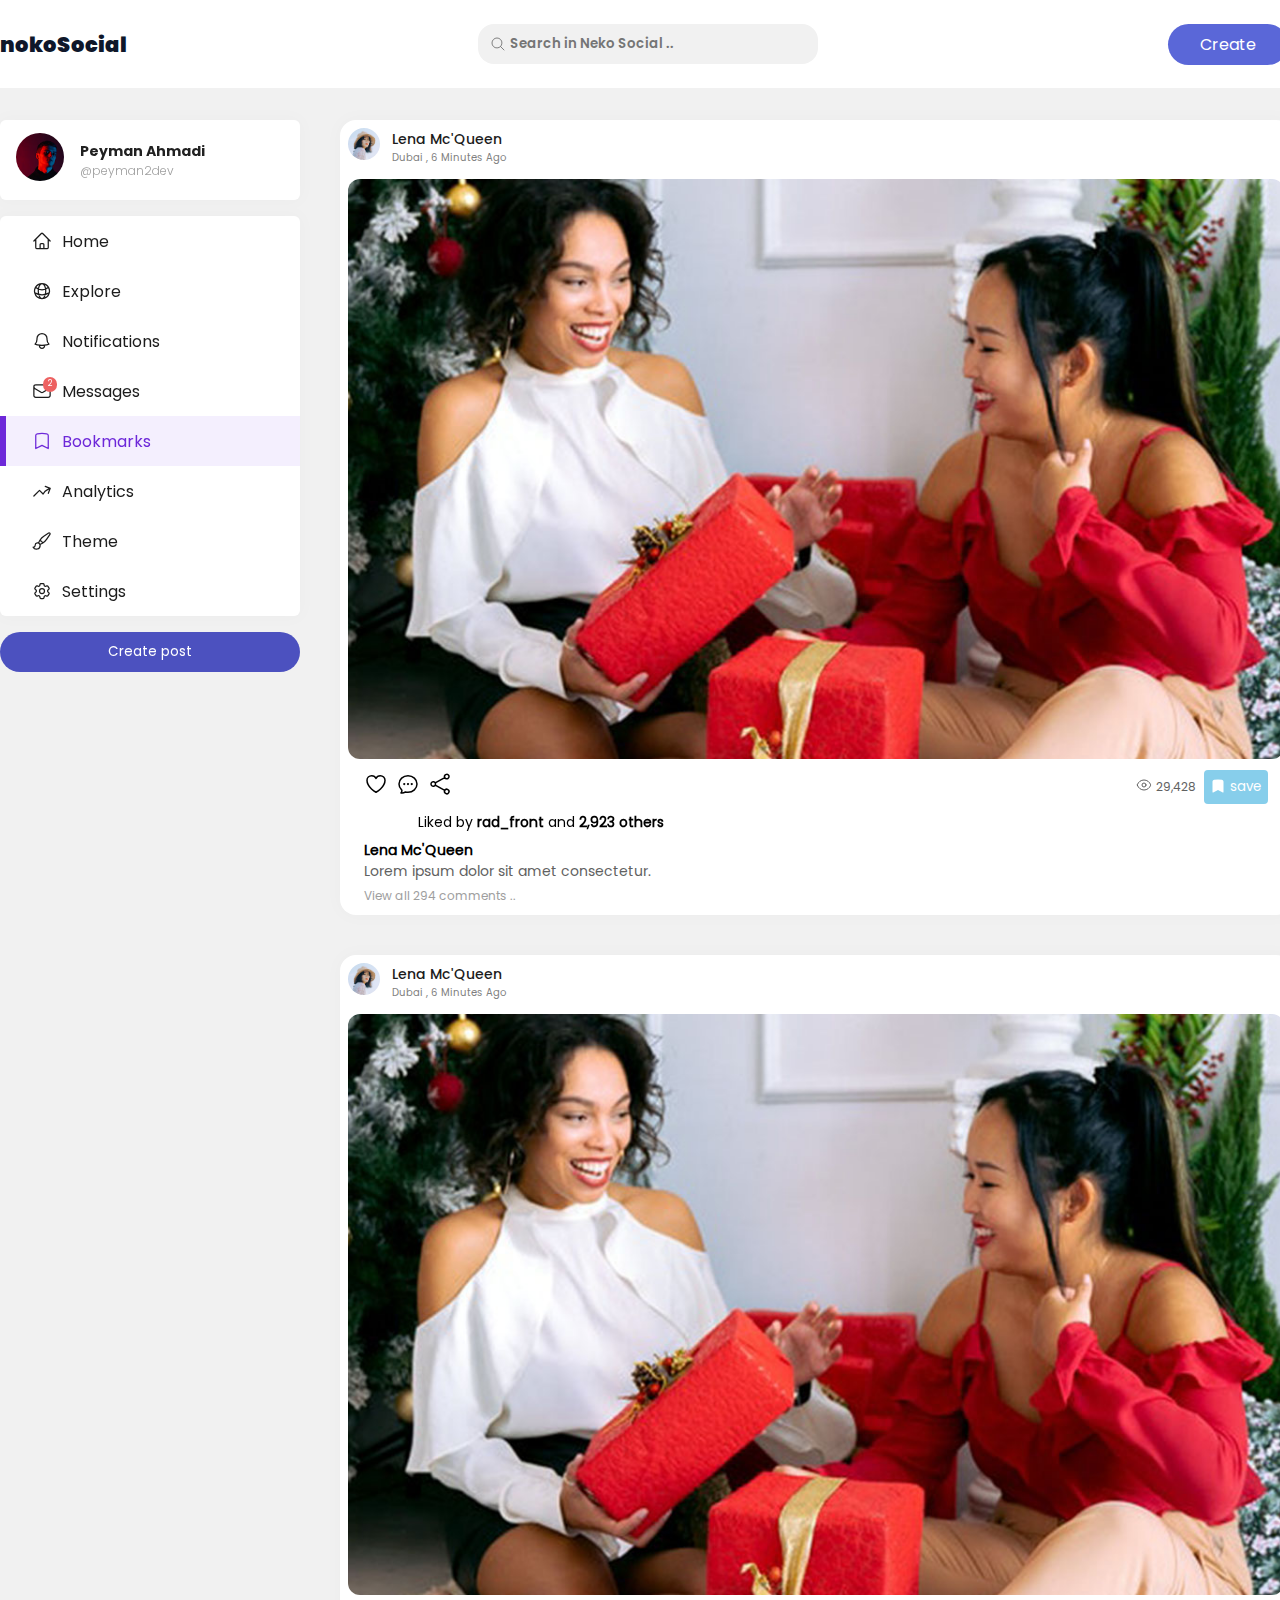
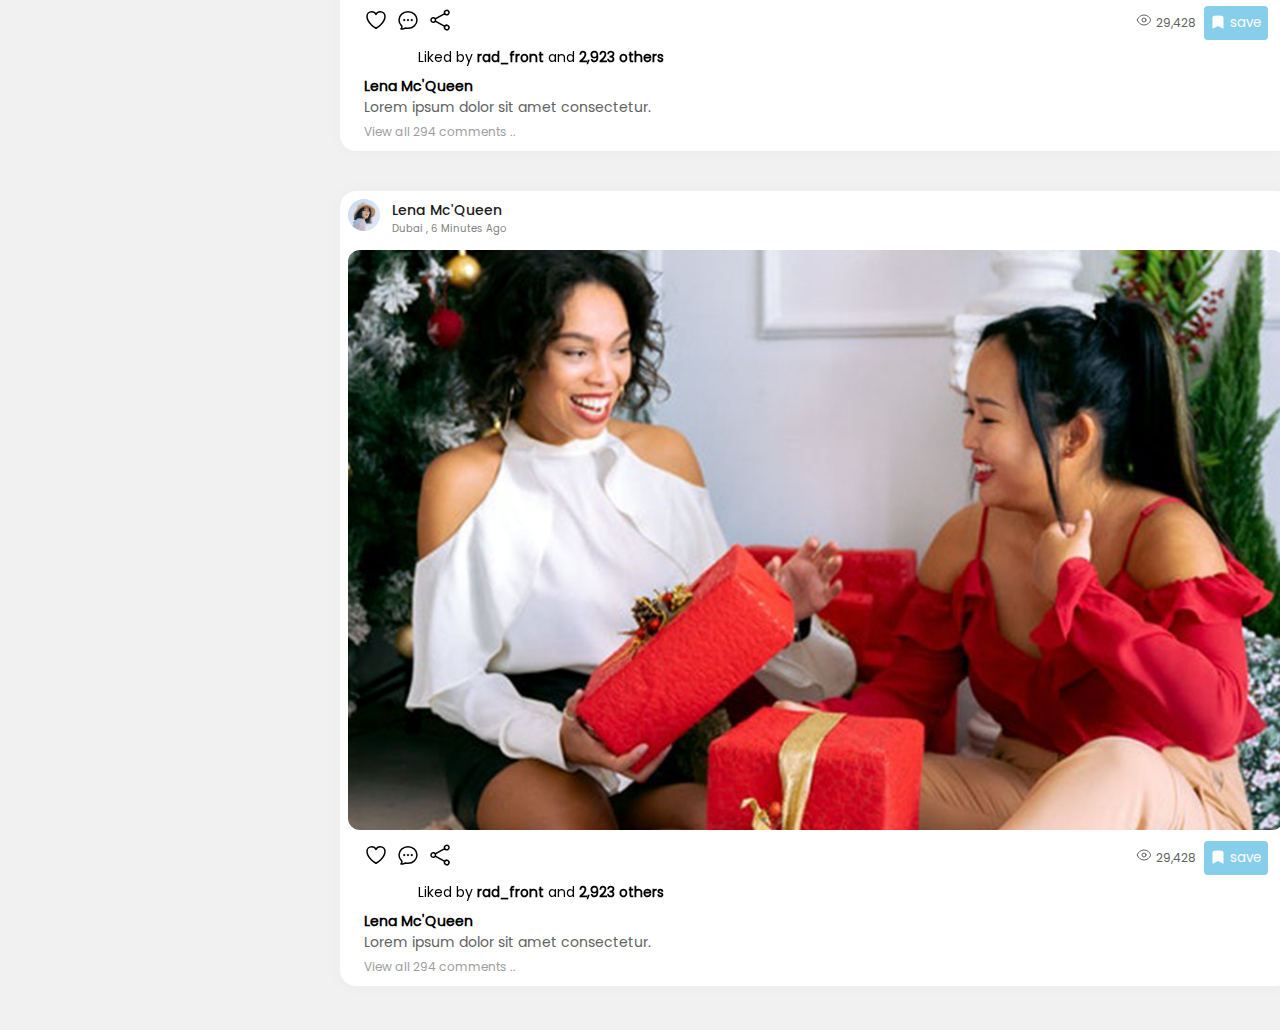
==== commit cbb27db2: "Bookmark card fixed" ====
--- a/src/Pages/Bookmarks/index.html
+++ b/src/Pages/Bookmarks/index.html
@@ -200,67 +200,603 @@
 
         <!-- Content -->
         <section id="bookmarks-container" class="flex flex-wrap gap-4">
-
-            <!-- Reels -->
-            <article class="reels">
-                <span class="absolute z-10 w-8 text-white slides-icon">
-                    <img src="/public/images/video.svg" class="w-10 h-10" alt="">
-                </span>
-                <img src="/public/images/feed-7.jpg" class="object-cover" alt="">
-                <div class="reel-shade"></div>
-            </article>
-
-            <!-- Reels -->
-            <article class="reels">
-                <span class="absolute z-10 w-8 text-white slides-icon">
-                    <img src="/public/images/video.svg" class="w-10 h-10" alt="">
-                </span>
-                <img src="/public/images/feed-2.jpg" class="object-cover" alt="">
-                <div class="reel-shade"></div>
-            </article>
-            <!-- Reels -->
-            <article class="reels">
-                <span class="absolute z-10 w-8 text-white slides-icon">
-                    <img src="/public/images/video.svg" class="w-10 h-10" alt="">
-                </span>
-                <img src="/public/images/feed-5.jpg" class="object-cover" alt="">
-                <div class="reel-shade"></div>
-            </article>
-
-
-            <!-- Reels -->
-            <article class="reels">
-                <span class="absolute z-10 w-8 text-white slides-icon">
-                    <img src="/public/images/video.svg" class="w-10 h-10" alt="">
-                </span>
-                <img src="/public/images/feed-3.jpg" class="object-cover" alt="">
-                <div class="reel-shade"></div>
-            </article>
-
-            <!-- Reels -->
-            <article class="reels">
-                <span class="absolute z-10 w-8 text-white slides-icon">
-                    <img src="/public/images/video.svg" class="w-10 h-10" alt="">
-                </span>
-                <img src="/public/images/feed-8.jpg" class="object-cover" alt="">
-                <div class="reel-shade"></div>
-            </article>
-            <!-- Reels -->
-            <article class="reels">
-                <span class="absolute z-10 w-8 text-white slides-icon">
-                    <img src="/public/images/video.svg" class="w-10 h-10" alt="">
-                </span>
-                <img src="/public/images/feed-9.jpg" class="object-cover" alt="">
-                <div class="reel-shade"></div>
-            </article>
-
-            <article class="reels">
-                <span class="absolute z-10 w-8 text-white slides-icon">
-                    <img src="/public/images/video.svg" class="w-10 h-10" alt="">
-                </span>
-                <img src="/public/images/feed-10.jpg" class="object-cover" alt="">
-                <div class="reel-shade"></div>
-            </article>
+            <article class="feed-card shadow">
+                <!-- Feed header -->
+                <header>
+                  <a
+                    href="/src/Pages/Profiles/Hosna/index.html"
+                    class="flex items-center gap-3"
+                  >
+                    <div>
+                      <img
+                        src="/public/images/profile-1.jpg"
+                        alt="Profile card"
+                        class="w-8 rounded-full"
+                      />
+                    </div>
+                    <div>
+                      <p class="font-Poppins-Medium text-sm twitter-name">
+                        Lena Mc'Queen
+                      </p>
+                      <p class="tweet-time">
+                        <span>Dubai</span>
+                        ,
+                        <span>6 Minutes Ago</span>
+                      </p>
+                    </div>
+                  </a>
+                </header>
+    
+                <!-- Feed body -->
+                <main class="tweet-body">
+                  <img
+                    clas
+                    src="/public/images/feed-1.jpg"
+                    class="tweet-image object-cover"
+                    alt=""
+                  />
+                </main>
+    
+                <!-- Feed footer -->
+                <footer class="px-4">
+                  <!-- Like & Comment Share / Views & Save Button -->
+                  <section class="flex items-center justify-between">
+                    <div class="flex items-center gap-2">
+                      <button title="like" class="max-w-max">
+                        <svg
+                          xmlns="http://www.w3.org/2000/svg"
+                          fill="none"
+                          viewBox="0 0 24 24"
+                          stroke-width="1.5"
+                          stroke="currentColor"
+                          class="w-6 h-6"
+                        >
+                          <path
+                            stroke-linecap="round"
+                            stroke-linejoin="round"
+                            d="M21 8.25c0-2.485-2.099-4.5-4.688-4.5-1.935 0-3.597 1.126-4.312 2.733-.715-1.607-2.377-2.733-4.313-2.733C5.1 3.75 3 5.765 3 8.25c0 7.22 9 12 9 12s9-4.78 9-12Z"
+                          />
+                        </svg>
+                      </button>
+                      <button title="comment" class="max-w-max">
+                        <svg
+                          xmlns="http://www.w3.org/2000/svg"
+                          fill="none"
+                          viewBox="0 0 24 24"
+                          stroke-width="1.5"
+                          stroke="currentColor"
+                          class="w-6 h-6"
+                        >
+                          <path
+                            stroke-linecap="round"
+                            stroke-linejoin="round"
+                            d="M8.625 12a.375.375 0 1 1-.75 0 .375.375 0 0 1 .75 0Zm0 0H8.25m4.125 0a.375.375 0 1 1-.75 0 .375.375 0 0 1 .75 0Zm0 0H12m4.125 0a.375.375 0 1 1-.75 0 .375.375 0 0 1 .75 0Zm0 0h-.375M21 12c0 4.556-4.03 8.25-9 8.25a9.764 9.764 0 0 1-2.555-.337A5.972 5.972 0 0 1 5.41 20.97a5.969 5.969 0 0 1-.474-.065 4.48 4.48 0 0 0 .978-2.025c.09-.457-.133-.901-.467-1.226C3.93 16.178 3 14.189 3 12c0-4.556 4.03-8.25 9-8.25s9 3.694 9 8.25Z"
+                          />
+                        </svg>
+                      </button>
+                      <button title="comment" class="max-w-max">
+                        <svg
+                          xmlns="http://www.w3.org/2000/svg"
+                          fill="none"
+                          viewBox="0 0 24 24"
+                          stroke-width="1.5"
+                          stroke="currentColor"
+                          class="w-6 h-6"
+                        >
+                          <path
+                            stroke-linecap="round"
+                            stroke-linejoin="round"
+                            d="M7.217 10.907a2.25 2.25 0 1 0 0 2.186m0-2.186c.18.324.283.696.283 1.093s-.103.77-.283 1.093m0-2.186 9.566-5.314m-9.566 7.5 9.566 5.314m0 0a2.25 2.25 0 1 0 3.935 2.186 2.25 2.25 0 0 0-3.935-2.186Zm0-12.814a2.25 2.25 0 1 0 3.933-2.185 2.25 2.25 0 0 0-3.933 2.185Z"
+                          />
+                        </svg>
+                      </button>
+                    </div>
+    
+                    <!-- Views, Save -->
+                    <div class="flex items-center gap-2 justify-between">
+                      <!-- Views -->
+                      <div class="flex items-center gap-1 text-xs text-gray-700">
+                        <span>
+                          <svg
+                            xmlns="http://www.w3.org/2000/svg"
+                            fill="none"
+                            viewBox="0 0 24 24"
+                            stroke-width="1.5"
+                            stroke="currentColor"
+                            class="w-4 h-4"
+                          >
+                            <path
+                              stroke-linecap="round"
+                              stroke-linejoin="round"
+                              d="M2.036 12.322a1.012 1.012 0 0 1 0-.639C3.423 7.51 7.36 4.5 12 4.5c4.638 0 8.573 3.007 9.963 7.178.07.207.07.431 0 .639C20.577 16.49 16.64 19.5 12 19.5c-4.638 0-8.573-3.007-9.963-7.178Z"
+                            />
+                            <path
+                              stroke-linecap="round"
+                              stroke-linejoin="round"
+                              d="M15 12a3 3 0 1 1-6 0 3 3 0 0 1 6 0Z"
+                            />
+                          </svg>
+                        </span>
+                        <span class="text-xs"> 29,428 </span>
+                      </div>
+    
+                      <!-- save button -->
+                      <div class="max-h-max">
+                        <button class="save-button">
+                          <span>
+                            <svg
+                              xmlns="http://www.w3.org/2000/svg"
+                              viewBox="0 0 24 24"
+                              fill="currentColor"
+                              class="w-4 h-4"
+                            >
+                              <path
+                                fill-rule="evenodd"
+                                d="M6.32 2.577a49.255 49.255 0 0 1 11.36 0c1.497.174 2.57 1.46 2.57 2.93V21a.75.75 0 0 1-1.085.67L12 18.089l-7.165 3.583A.75.75 0 0 1 3.75 21V5.507c0-1.47 1.073-2.756 2.57-2.93Z"
+                                clip-rule="evenodd"
+                              />
+                            </svg>
+                          </span>
+                          <span> save </span>
+                        </button>
+                      </div>
+                    </div>
+                  </section>
+    
+                  <!-- Likes count -->
+                  <div class="mt-1 flex items-center relative">
+                    <div class="liked-by-wrapper relative block">
+                      <span>
+                        <img
+                          src="./public/images/profile-5.jpg"
+                          class="likedBy"
+                          alt=""
+                        />
+                      </span>
+                      <span>
+                        <img
+                          src="./public/images/profile-6.jpg"
+                          class="likedBy left-3 z-10"
+                          alt=""
+                        />
+                      </span>
+                      <span> </span>
+                      <img
+                        src="./public/images/profile-7.jpg"
+                        class="likedBy left-6 z-20"
+                        alt=""
+                      />
+                    </div>
+    
+                    <div class="text-sm">
+                      <span> Liked by </span>
+                      <span>
+                        <strong> rad_front </strong>
+                      </span>
+                      <span> and </span>
+                      <span>
+                        <strong> 2,923 others </strong>
+                      </span>
+                    </div>
+                  </div>
+    
+                  <!-- User Infos (name, description) -->
+                  <div class="mt-1 text-sm gap-1">
+                    <span>
+                      <strong> Lena Mc'Queen </strong>
+                    </span>
+                    <p class="text-gray-700">
+                      Lorem ipsum dolor sit amet consectetur.
+                    </p>
+                  </div>
+    
+                  <!-- View all comments -->
+                  <div>
+                    <button class="text-xs max-w-max text-gray-500">
+                      View all 294 comments ..
+                    </button>
+                  </div>
+                </footer>
+              </article>
+
+              <article class="feed-card shadow">
+                <!-- Feed header -->
+                <header>
+                  <a
+                    href="/src/Pages/Profiles/Hosna/index.html"
+                    class="flex items-center gap-3"
+                  >
+                    <div>
+                      <img
+                        src="/public/images/profile-1.jpg"
+                        alt="Profile card"
+                        class="w-8 rounded-full"
+                      />
+                    </div>
+                    <div>
+                      <p class="font-Poppins-Medium text-sm twitter-name">
+                        Lena Mc'Queen
+                      </p>
+                      <p class="tweet-time">
+                        <span>Dubai</span>
+                        ,
+                        <span>6 Minutes Ago</span>
+                      </p>
+                    </div>
+                  </a>
+                </header>
+    
+                <!-- Feed body -->
+                <main class="tweet-body">
+                  <img
+                    clas
+                    src="/public/images/feed-1.jpg"
+                    class="tweet-image object-cover"
+                    alt=""
+                  />
+                </main>
+    
+                <!-- Feed footer -->
+                <footer class="px-4">
+                  <!-- Like & Comment Share / Views & Save Button -->
+                  <section class="flex items-center justify-between">
+                    <div class="flex items-center gap-2">
+                      <button title="like" class="max-w-max">
+                        <svg
+                          xmlns="http://www.w3.org/2000/svg"
+                          fill="none"
+                          viewBox="0 0 24 24"
+                          stroke-width="1.5"
+                          stroke="currentColor"
+                          class="w-6 h-6"
+                        >
+                          <path
+                            stroke-linecap="round"
+                            stroke-linejoin="round"
+                            d="M21 8.25c0-2.485-2.099-4.5-4.688-4.5-1.935 0-3.597 1.126-4.312 2.733-.715-1.607-2.377-2.733-4.313-2.733C5.1 3.75 3 5.765 3 8.25c0 7.22 9 12 9 12s9-4.78 9-12Z"
+                          />
+                        </svg>
+                      </button>
+                      <button title="comment" class="max-w-max">
+                        <svg
+                          xmlns="http://www.w3.org/2000/svg"
+                          fill="none"
+                          viewBox="0 0 24 24"
+                          stroke-width="1.5"
+                          stroke="currentColor"
+                          class="w-6 h-6"
+                        >
+                          <path
+                            stroke-linecap="round"
+                            stroke-linejoin="round"
+                            d="M8.625 12a.375.375 0 1 1-.75 0 .375.375 0 0 1 .75 0Zm0 0H8.25m4.125 0a.375.375 0 1 1-.75 0 .375.375 0 0 1 .75 0Zm0 0H12m4.125 0a.375.375 0 1 1-.75 0 .375.375 0 0 1 .75 0Zm0 0h-.375M21 12c0 4.556-4.03 8.25-9 8.25a9.764 9.764 0 0 1-2.555-.337A5.972 5.972 0 0 1 5.41 20.97a5.969 5.969 0 0 1-.474-.065 4.48 4.48 0 0 0 .978-2.025c.09-.457-.133-.901-.467-1.226C3.93 16.178 3 14.189 3 12c0-4.556 4.03-8.25 9-8.25s9 3.694 9 8.25Z"
+                          />
+                        </svg>
+                      </button>
+                      <button title="comment" class="max-w-max">
+                        <svg
+                          xmlns="http://www.w3.org/2000/svg"
+                          fill="none"
+                          viewBox="0 0 24 24"
+                          stroke-width="1.5"
+                          stroke="currentColor"
+                          class="w-6 h-6"
+                        >
+                          <path
+                            stroke-linecap="round"
+                            stroke-linejoin="round"
+                            d="M7.217 10.907a2.25 2.25 0 1 0 0 2.186m0-2.186c.18.324.283.696.283 1.093s-.103.77-.283 1.093m0-2.186 9.566-5.314m-9.566 7.5 9.566 5.314m0 0a2.25 2.25 0 1 0 3.935 2.186 2.25 2.25 0 0 0-3.935-2.186Zm0-12.814a2.25 2.25 0 1 0 3.933-2.185 2.25 2.25 0 0 0-3.933 2.185Z"
+                          />
+                        </svg>
+                      </button>
+                    </div>
+    
+                    <!-- Views, Save -->
+                    <div class="flex items-center gap-2 justify-between">
+                      <!-- Views -->
+                      <div class="flex items-center gap-1 text-xs text-gray-700">
+                        <span>
+                          <svg
+                            xmlns="http://www.w3.org/2000/svg"
+                            fill="none"
+                            viewBox="0 0 24 24"
+                            stroke-width="1.5"
+                            stroke="currentColor"
+                            class="w-4 h-4"
+                          >
+                            <path
+                              stroke-linecap="round"
+                              stroke-linejoin="round"
+                              d="M2.036 12.322a1.012 1.012 0 0 1 0-.639C3.423 7.51 7.36 4.5 12 4.5c4.638 0 8.573 3.007 9.963 7.178.07.207.07.431 0 .639C20.577 16.49 16.64 19.5 12 19.5c-4.638 0-8.573-3.007-9.963-7.178Z"
+                            />
+                            <path
+                              stroke-linecap="round"
+                              stroke-linejoin="round"
+                              d="M15 12a3 3 0 1 1-6 0 3 3 0 0 1 6 0Z"
+                            />
+                          </svg>
+                        </span>
+                        <span class="text-xs"> 29,428 </span>
+                      </div>
+    
+                      <!-- save button -->
+                      <div class="max-h-max">
+                        <button class="save-button">
+                          <span>
+                            <svg
+                              xmlns="http://www.w3.org/2000/svg"
+                              viewBox="0 0 24 24"
+                              fill="currentColor"
+                              class="w-4 h-4"
+                            >
+                              <path
+                                fill-rule="evenodd"
+                                d="M6.32 2.577a49.255 49.255 0 0 1 11.36 0c1.497.174 2.57 1.46 2.57 2.93V21a.75.75 0 0 1-1.085.67L12 18.089l-7.165 3.583A.75.75 0 0 1 3.75 21V5.507c0-1.47 1.073-2.756 2.57-2.93Z"
+                                clip-rule="evenodd"
+                              />
+                            </svg>
+                          </span>
+                          <span> save </span>
+                        </button>
+                      </div>
+                    </div>
+                  </section>
+    
+                  <!-- Likes count -->
+                  <div class="mt-1 flex items-center relative">
+                    <div class="liked-by-wrapper relative block">
+                      <span>
+                        <img
+                          src="./public/images/profile-5.jpg"
+                          class="likedBy"
+                          alt=""
+                        />
+                      </span>
+                      <span>
+                        <img
+                          src="./public/images/profile-6.jpg"
+                          class="likedBy left-3 z-10"
+                          alt=""
+                        />
+                      </span>
+                      <span> </span>
+                      <img
+                        src="./public/images/profile-7.jpg"
+                        class="likedBy left-6 z-20"
+                        alt=""
+                      />
+                    </div>
+    
+                    <div class="text-sm">
+                      <span> Liked by </span>
+                      <span>
+                        <strong> rad_front </strong>
+                      </span>
+                      <span> and </span>
+                      <span>
+                        <strong> 2,923 others </strong>
+                      </span>
+                    </div>
+                  </div>
+    
+                  <!-- User Infos (name, description) -->
+                  <div class="mt-1 text-sm gap-1">
+                    <span>
+                      <strong> Lena Mc'Queen </strong>
+                    </span>
+                    <p class="text-gray-700">
+                      Lorem ipsum dolor sit amet consectetur.
+                    </p>
+                  </div>
+    
+                  <!-- View all comments -->
+                  <div>
+                    <button class="text-xs max-w-max text-gray-500">
+                      View all 294 comments ..
+                    </button>
+                  </div>
+                </footer>
+              </article>
+
+              <article class="feed-card shadow">
+                <!-- Feed header -->
+                <header>
+                  <a
+                    href="/src/Pages/Profiles/Hosna/index.html"
+                    class="flex items-center gap-3"
+                  >
+                    <div>
+                      <img
+                        src="/public/images/profile-1.jpg"
+                        alt="Profile card"
+                        class="w-8 rounded-full"
+                      />
+                    </div>
+                    <div>
+                      <p class="font-Poppins-Medium text-sm twitter-name">
+                        Lena Mc'Queen
+                      </p>
+                      <p class="tweet-time">
+                        <span>Dubai</span>
+                        ,
+                        <span>6 Minutes Ago</span>
+                      </p>
+                    </div>
+                  </a>
+                </header>
+    
+                <!-- Feed body -->
+                <main class="tweet-body">
+                  <img
+                    clas
+                    src="/public/images/feed-1.jpg"
+                    class="tweet-image object-cover"
+                    alt=""
+                  />
+                </main>
+    
+                <!-- Feed footer -->
+                <footer class="px-4">
+                  <!-- Like & Comment Share / Views & Save Button -->
+                  <section class="flex items-center justify-between">
+                    <div class="flex items-center gap-2">
+                      <button title="like" class="max-w-max">
+                        <svg
+                          xmlns="http://www.w3.org/2000/svg"
+                          fill="none"
+                          viewBox="0 0 24 24"
+                          stroke-width="1.5"
+                          stroke="currentColor"
+                          class="w-6 h-6"
+                        >
+                          <path
+                            stroke-linecap="round"
+                            stroke-linejoin="round"
+                            d="M21 8.25c0-2.485-2.099-4.5-4.688-4.5-1.935 0-3.597 1.126-4.312 2.733-.715-1.607-2.377-2.733-4.313-2.733C5.1 3.75 3 5.765 3 8.25c0 7.22 9 12 9 12s9-4.78 9-12Z"
+                          />
+                        </svg>
+                      </button>
+                      <button title="comment" class="max-w-max">
+                        <svg
+                          xmlns="http://www.w3.org/2000/svg"
+                          fill="none"
+                          viewBox="0 0 24 24"
+                          stroke-width="1.5"
+                          stroke="currentColor"
+                          class="w-6 h-6"
+                        >
+                          <path
+                            stroke-linecap="round"
+                            stroke-linejoin="round"
+                            d="M8.625 12a.375.375 0 1 1-.75 0 .375.375 0 0 1 .75 0Zm0 0H8.25m4.125 0a.375.375 0 1 1-.75 0 .375.375 0 0 1 .75 0Zm0 0H12m4.125 0a.375.375 0 1 1-.75 0 .375.375 0 0 1 .75 0Zm0 0h-.375M21 12c0 4.556-4.03 8.25-9 8.25a9.764 9.764 0 0 1-2.555-.337A5.972 5.972 0 0 1 5.41 20.97a5.969 5.969 0 0 1-.474-.065 4.48 4.48 0 0 0 .978-2.025c.09-.457-.133-.901-.467-1.226C3.93 16.178 3 14.189 3 12c0-4.556 4.03-8.25 9-8.25s9 3.694 9 8.25Z"
+                          />
+                        </svg>
+                      </button>
+                      <button title="comment" class="max-w-max">
+                        <svg
+                          xmlns="http://www.w3.org/2000/svg"
+                          fill="none"
+                          viewBox="0 0 24 24"
+                          stroke-width="1.5"
+                          stroke="currentColor"
+                          class="w-6 h-6"
+                        >
+                          <path
+                            stroke-linecap="round"
+                            stroke-linejoin="round"
+                            d="M7.217 10.907a2.25 2.25 0 1 0 0 2.186m0-2.186c.18.324.283.696.283 1.093s-.103.77-.283 1.093m0-2.186 9.566-5.314m-9.566 7.5 9.566 5.314m0 0a2.25 2.25 0 1 0 3.935 2.186 2.25 2.25 0 0 0-3.935-2.186Zm0-12.814a2.25 2.25 0 1 0 3.933-2.185 2.25 2.25 0 0 0-3.933 2.185Z"
+                          />
+                        </svg>
+                      </button>
+                    </div>
+    
+                    <!-- Views, Save -->
+                    <div class="flex items-center gap-2 justify-between">
+                      <!-- Views -->
+                      <div class="flex items-center gap-1 text-xs text-gray-700">
+                        <span>
+                          <svg
+                            xmlns="http://www.w3.org/2000/svg"
+                            fill="none"
+                            viewBox="0 0 24 24"
+                            stroke-width="1.5"
+                            stroke="currentColor"
+                            class="w-4 h-4"
+                          >
+                            <path
+                              stroke-linecap="round"
+                              stroke-linejoin="round"
+                              d="M2.036 12.322a1.012 1.012 0 0 1 0-.639C3.423 7.51 7.36 4.5 12 4.5c4.638 0 8.573 3.007 9.963 7.178.07.207.07.431 0 .639C20.577 16.49 16.64 19.5 12 19.5c-4.638 0-8.573-3.007-9.963-7.178Z"
+                            />
+                            <path
+                              stroke-linecap="round"
+                              stroke-linejoin="round"
+                              d="M15 12a3 3 0 1 1-6 0 3 3 0 0 1 6 0Z"
+                            />
+                          </svg>
+                        </span>
+                        <span class="text-xs"> 29,428 </span>
+                      </div>
+    
+                      <!-- save button -->
+                      <div class="max-h-max">
+                        <button class="save-button">
+                          <span>
+                            <svg
+                              xmlns="http://www.w3.org/2000/svg"
+                              viewBox="0 0 24 24"
+                              fill="currentColor"
+                              class="w-4 h-4"
+                            >
+                              <path
+                                fill-rule="evenodd"
+                                d="M6.32 2.577a49.255 49.255 0 0 1 11.36 0c1.497.174 2.57 1.46 2.57 2.93V21a.75.75 0 0 1-1.085.67L12 18.089l-7.165 3.583A.75.75 0 0 1 3.75 21V5.507c0-1.47 1.073-2.756 2.57-2.93Z"
+                                clip-rule="evenodd"
+                              />
+                            </svg>
+                          </span>
+                          <span> save </span>
+                        </button>
+                      </div>
+                    </div>
+                  </section>
+    
+                  <!-- Likes count -->
+                  <div class="mt-1 flex items-center relative">
+                    <div class="liked-by-wrapper relative block">
+                      <span>
+                        <img
+                          src="./public/images/profile-5.jpg"
+                          class="likedBy"
+                          alt=""
+                        />
+                      </span>
+                      <span>
+                        <img
+                          src="./public/images/profile-6.jpg"
+                          class="likedBy left-3 z-10"
+                          alt=""
+                        />
+                      </span>
+                      <span> </span>
+                      <img
+                        src="./public/images/profile-7.jpg"
+                        class="likedBy left-6 z-20"
+                        alt=""
+                      />
+                    </div>
+    
+                    <div class="text-sm">
+                      <span> Liked by </span>
+                      <span>
+                        <strong> rad_front </strong>
+                      </span>
+                      <span> and </span>
+                      <span>
+                        <strong> 2,923 others </strong>
+                      </span>
+                    </div>
+                  </div>
+    
+                  <!-- User Infos (name, description) -->
+                  <div class="mt-1 text-sm gap-1">
+                    <span>
+                      <strong> Lena Mc'Queen </strong>
+                    </span>
+                    <p class="text-gray-700">
+                      Lorem ipsum dolor sit amet consectetur.
+                    </p>
+                  </div>
+    
+                  <!-- View all comments -->
+                  <div>
+                    <button class="text-xs max-w-max text-gray-500">
+                      View all 294 comments ..
+                    </button>
+                  </div>
+                </footer>
+              </article>
+    
         </section>
 
 
--- a/public/css/styles.css
+++ b/public/css/styles.css
@@ -257,6 +257,11 @@
     margin: 12px auto;
 }
 
+.feed-card:first-child {
+    margin-top: 0;
+}
+
+
 .tweet-time {
     font-size: 10px;
     color: gray;
@@ -384,9 +389,7 @@
 /* Bookmark */
 #bookmarks-container {
     width: 70%;
-    display: grid;
-    grid-template-columns: repeat(4, 227px);
-    grid-template-rows: repeat(4, 360px);
+   
 }
 
 .reels {
@@ -394,7 +397,7 @@
     overflow: hidden;
     border-radius: 6px;
     width: 100%;
-    height: 100%;
+    max-height:520px;
 }
 
 
